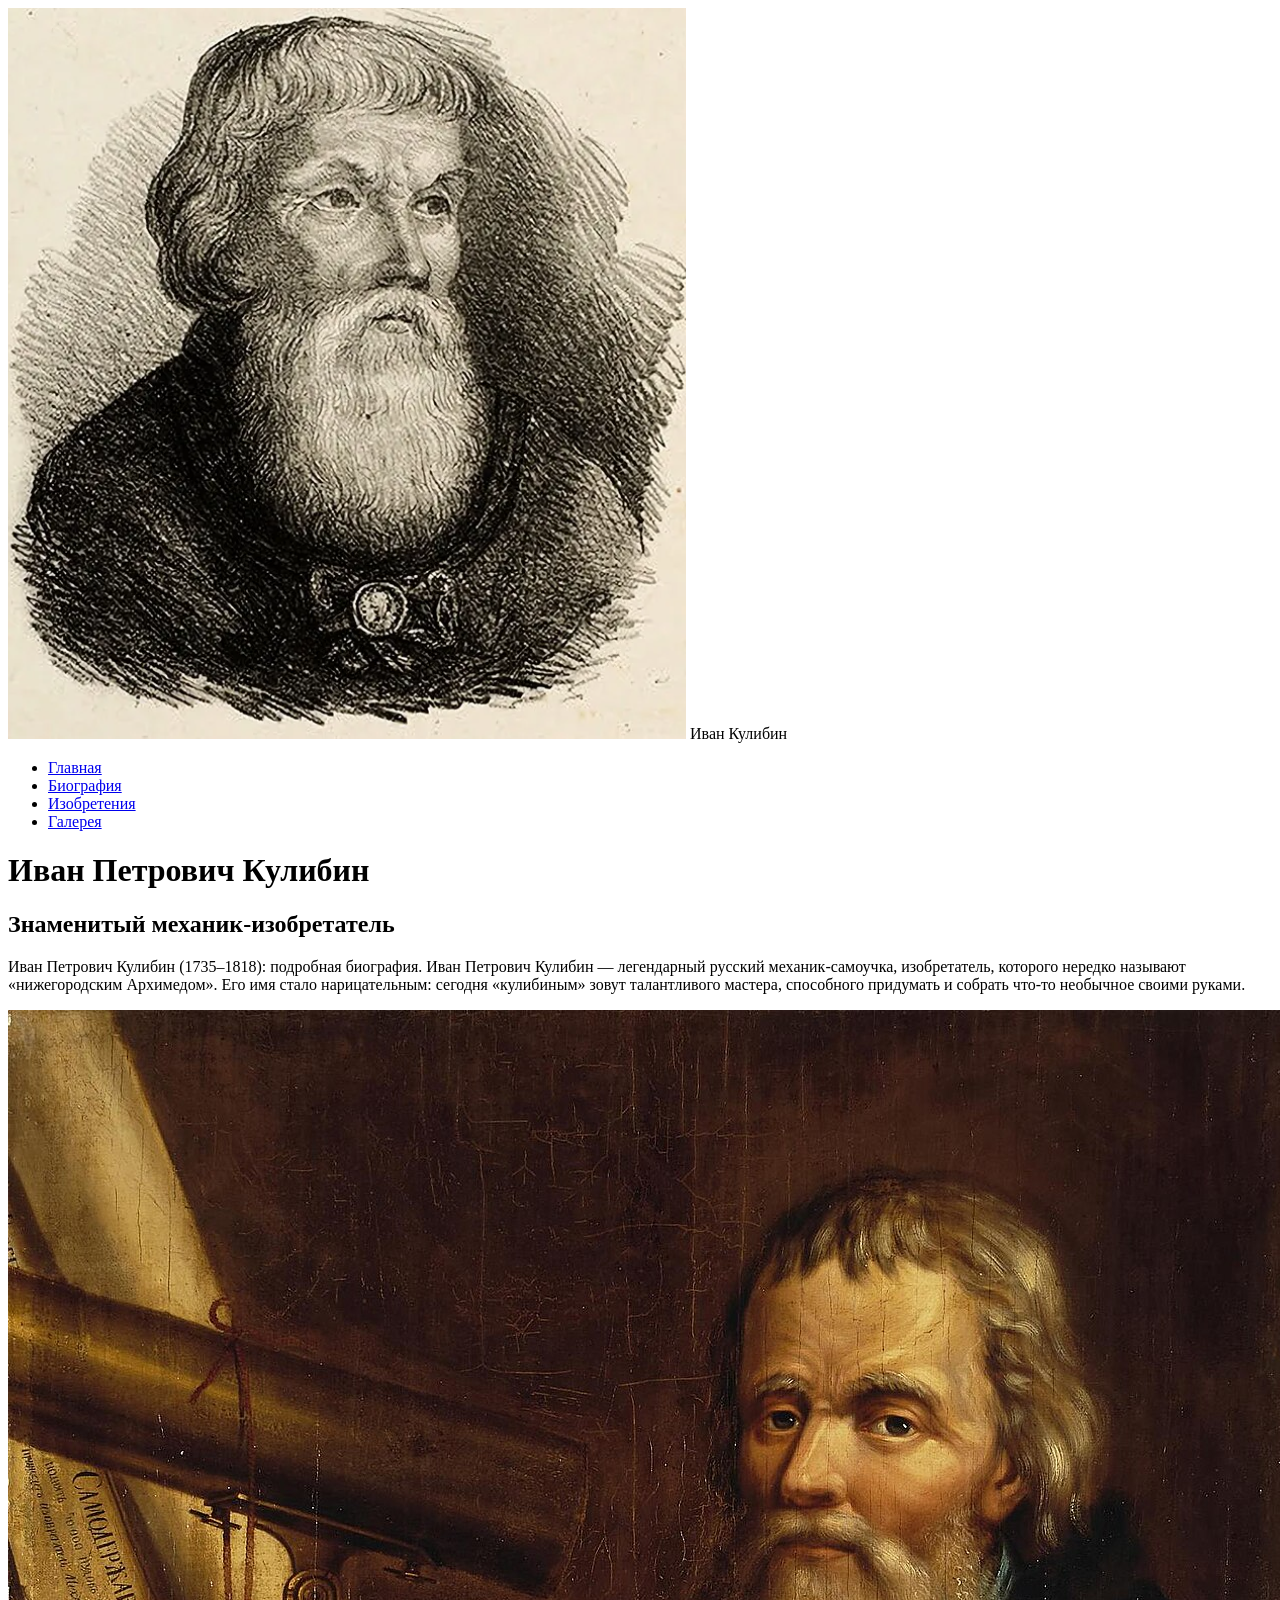
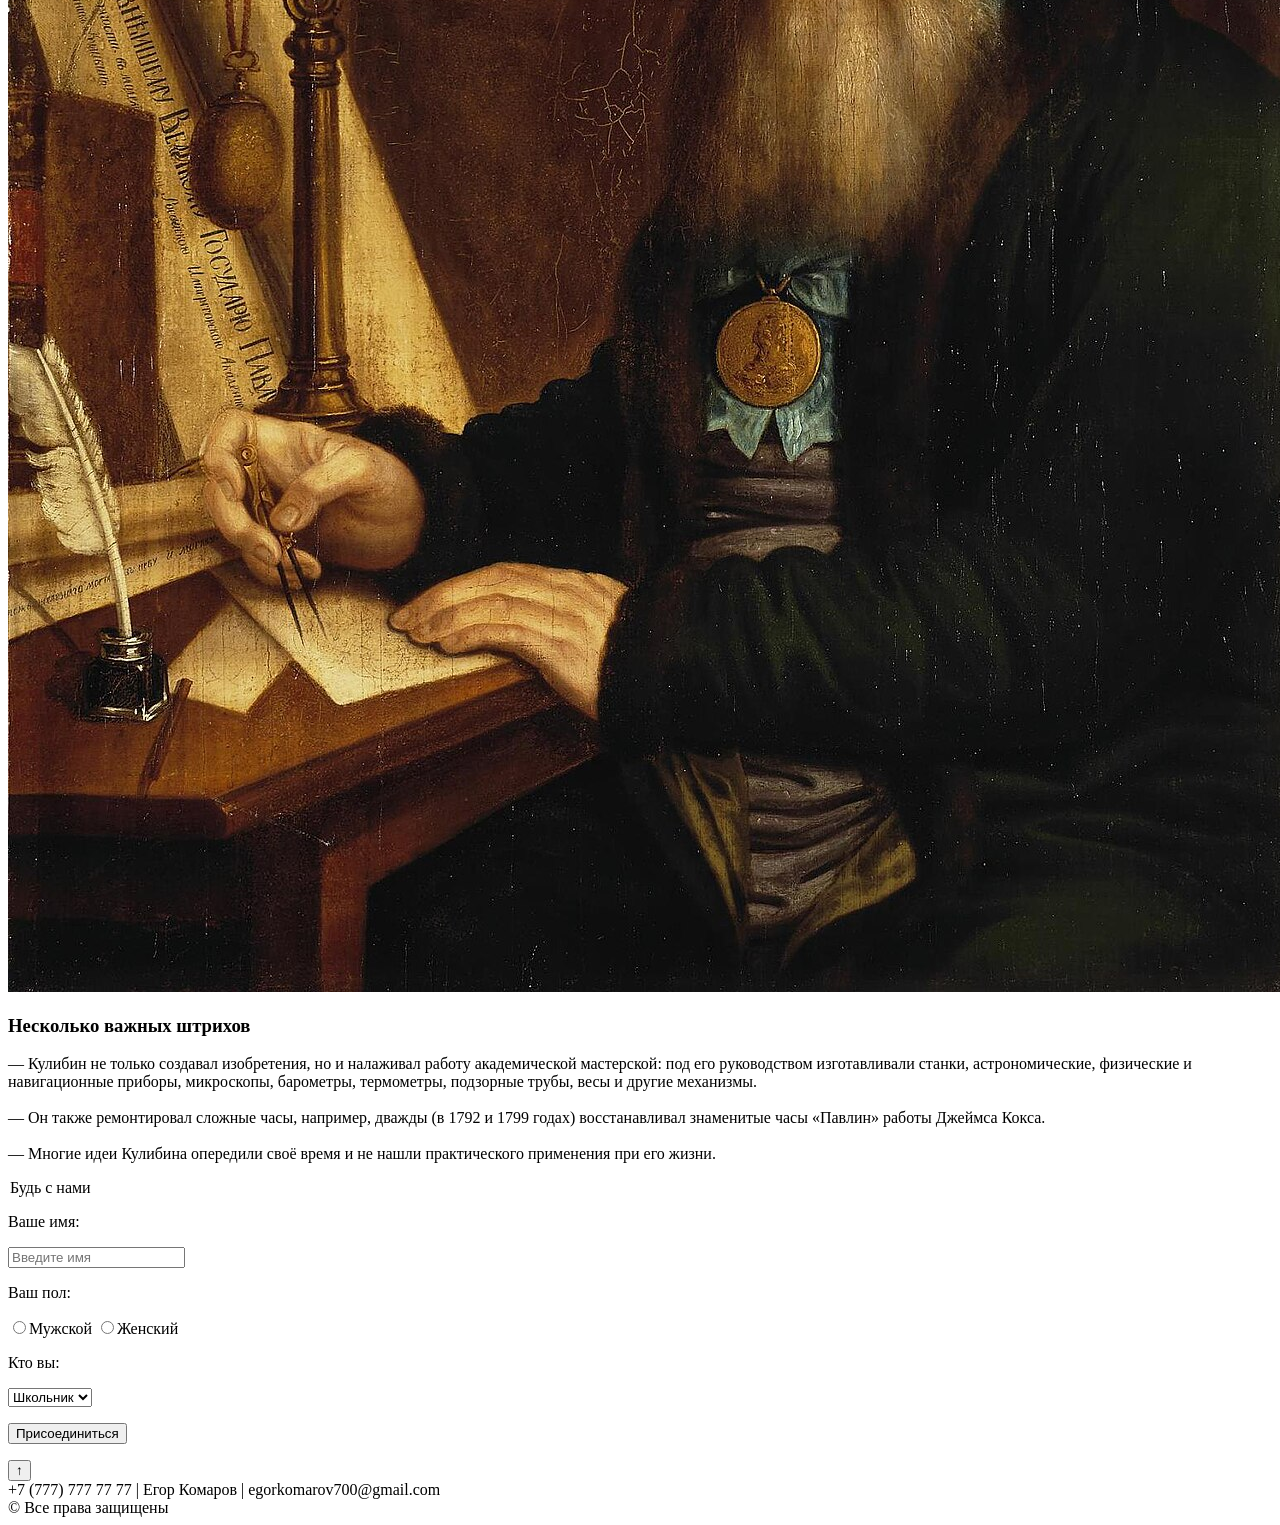
==== index.html @ d965ed0e "Add files via upload" ====
<!DOCTYPE html>
<html lang="ru">
<head>
    <meta charset="UTF-8">
    <meta name="viewport" content="width=device-width, initial-scale=1.0">
    <title>Главная</title>
    <link rel="stylesheet" href="styles.css">
    <link rel="icon" href="img/iiKulibin.png">
</head>
<body>
    <header>
        <div class="rectangleup">
            <img src="img/kulibinlogo.png" class="logo" alt="Логотип Кулибина">
            <span class="site-title">Иван Кулибин</span>
            <nav>
                <ul>
                    <li class="btn active"><a href="index.html">Главная</a></li>
                    <li class="btn"><a href="biography.html">Биография</a></li>
                    <li class="btn"><a href="izobretenia.html">Изобретения</a></li>
                    <li class="btn"><a href="gallery.html">Галерея</a></li>
                </ul>
            </nav>
        </div>
    </header>

    <h1 class="zagolovok">Иван Петрович Кулибин</h1>
    <h2 id="mechanik">Знаменитый механик-изобретатель</h2>

    <div id="fbandsh">
        <p id="fastbio">
            Иван Петрович Кулибин (1735–1818): подробная биография.
            Иван Петрович Кулибин — легендарный русский механик-самоучка, изобретатель, которого нередко называют «нижегородским Архимедом». Его имя стало нарицательным: сегодня «кулибиным» зовут талантливого мастера, способного придумать и собрать что-то необычное своими руками.
        </p>
        <img src="img/human.jpg" id="photoosn" alt="Иван Петрович Кулибин">
    </div>

    <h3 id="shtrzagolovok">Несколько важных штрихов</h3>
    <div id="shtrihi">
        <p id="shtrtxt">
            — Кулибин не только создавал изобретения, но и налаживал работу академической мастерской: под его руководством изготавливали станки, астрономические, физические и навигационные приборы, микроскопы, барометры, термометры, подзорные трубы, весы и другие механизмы.<br><br>
            — Он также ремонтировал сложные часы, например, дважды (в 1792 и 1799 годах) восстанавливал знаменитые часы «Павлин» работы Джеймса Кокса.<br><br>
            — Многие идеи Кулибина опередили своё время и не нашли практического применения при его жизни.
        </p>
    </div>

    <div id="formacont">
        <form action="#" id="forma">
            <legend id="zglvkinforma">Будь с нами</legend>
            <p class="txtinforma">Ваше имя:</p>
            <input type="text" placeholder="Введите имя">
            <p class="txtinforma">Ваш пол:</p>
            <input type="radio" name="gender" value="m" id="gender-m"><label for="gender-m">Мужской</label>
            <input type="radio" name="gender" value="f" id="gender-f"><label for="gender-f">Женский</label>
            <p class="txtinforma">Кто вы:</p>
            <select>
                <option value="shkl">Школьник</option>
                <option value="student">Студент</option>
                <option value="vzrosli">Взрослый</option>
            </select>
            <p><input type="submit" value="Присоединиться"></p>
        </form>
    </div>

    <button id="backToTop" title="Наверх">↑</button>
    <footer>
        <div class="footer rectangledown">+7 (777) 777 77 77 | Егор Комаров | egorkomarov700@gmail.com<br>© Все права защищены</div>
    </footer>
    <script src="script.js"></script>
</body>
</html>
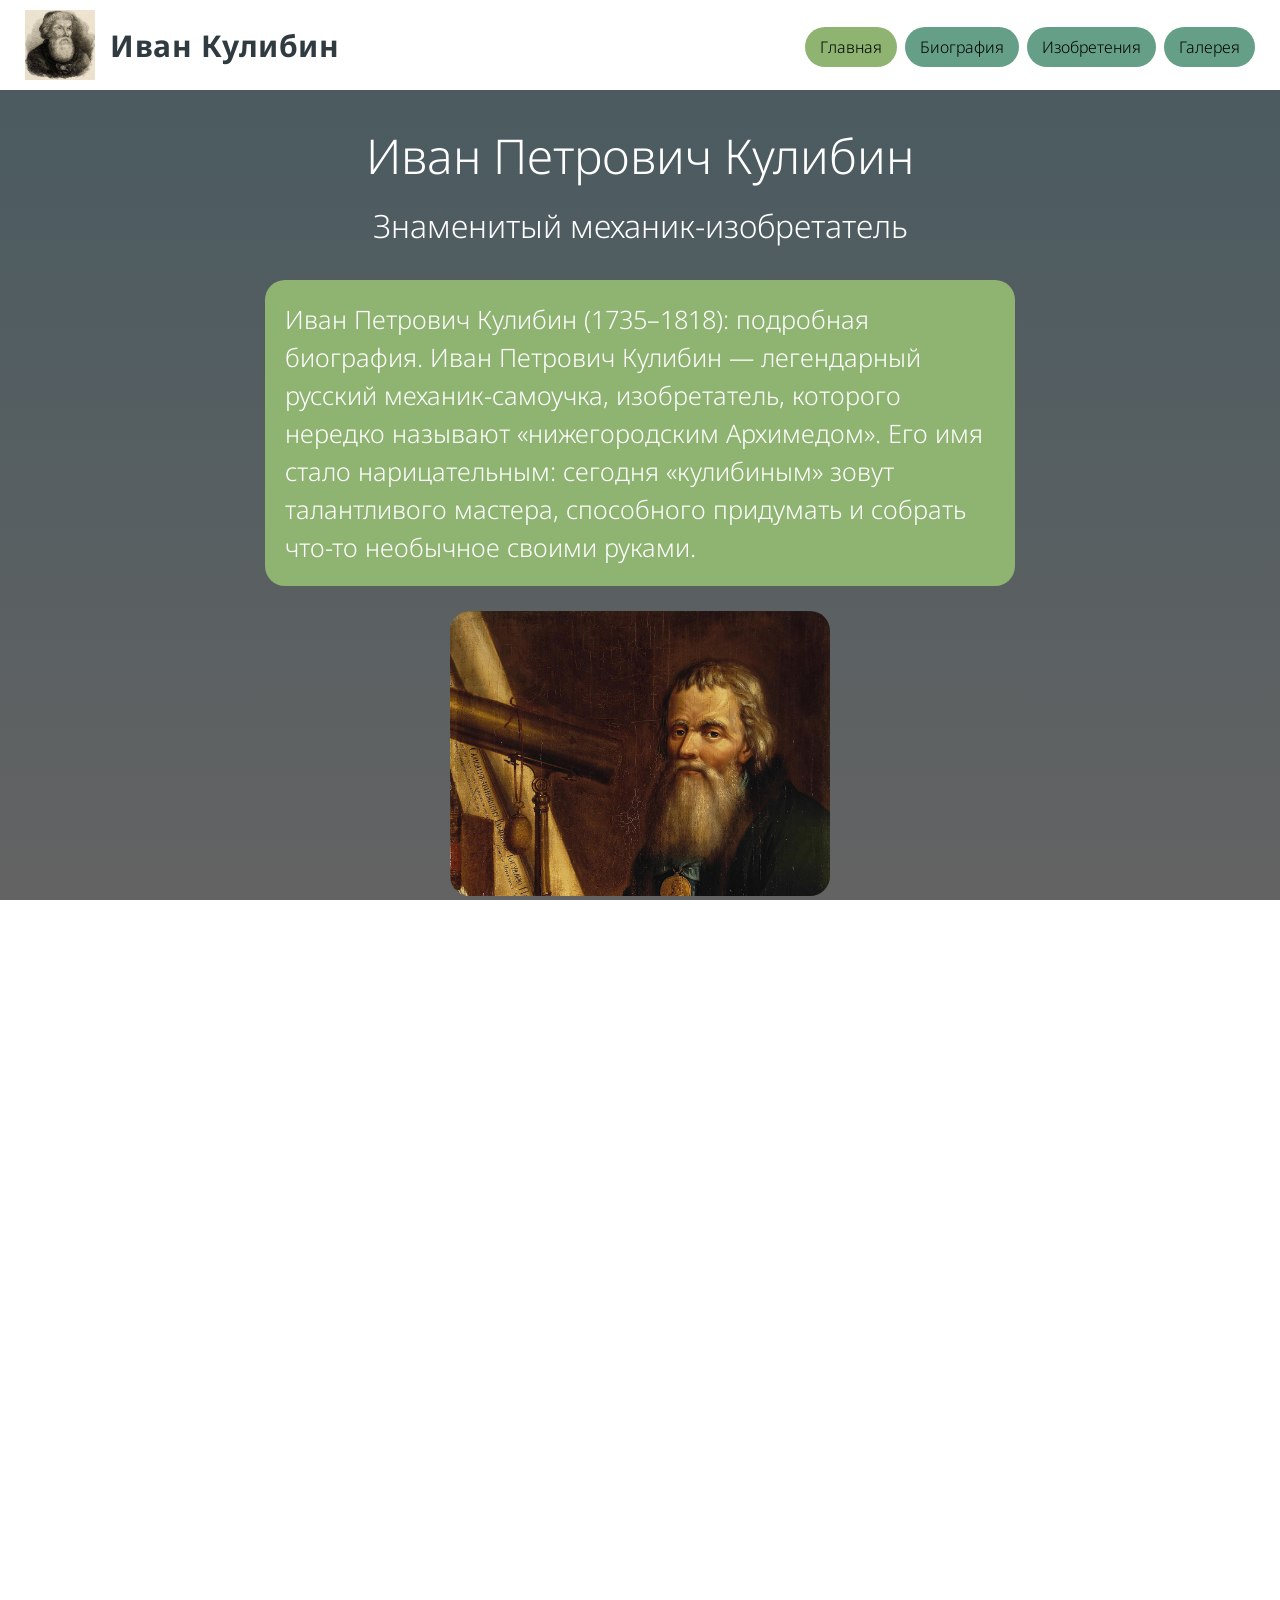
==== commit aed2d692: "Add files via upload" ====
--- a/index.html
+++ b/index.html
@@ -26,6 +26,7 @@
     <h1 class="zagolovok">Иван Петрович Кулибин</h1>
     <h2 id="mechanik">Знаменитый механик-изобретатель</h2>
 
+    <!-- Убрали лишние span вокруг картинки -->
     <div id="fbandsh">
         <p id="fastbio">
             Иван Петрович Кулибин (1735–1818): подробная биография.
--- a/styles.css
+++ b/styles.css
@@ -0,0 +1,681 @@
+@import url('https://fonts.googleapis.com/css2?family=Noto+Sans:ital,wght@0,100..900;1,100..900&display=swap');
+
+/* =========================================
+   ОБЩЕЕ
+   ========================================= */
+*,
+*::before,
+*::after {
+    box-sizing: border-box;
+}
+
+html, body {
+    height: 100%;
+    max-width: 100vw;
+    overflow-x: hidden; /* Убирает горизонтальный скролл */
+    scroll-behavior: smooth;
+}
+
+body {
+    background: linear-gradient(180deg, #485a60, #636363) no-repeat;
+    background-attachment: fixed;
+    font-family: "Noto Sans", sans-serif;
+    font-weight: 300;
+    font-size: clamp(16px, 1.2vw + 10px, 26px);
+    line-height: 1.5;
+    color: #FFFFFF;
+    margin: 0;
+    padding: 0;
+}
+
+img {
+    display: block;
+    max-width: 100%;
+    height: auto;
+}
+
+a {
+    text-decoration: none;
+    font-size: 18px;
+    color: #000000;
+}
+
+h1, h2, h3 {
+    font-weight: 300;
+}
+
+/* =========================================
+   ШАПКА
+   ========================================= */
+.rectangleup {
+    display: flex;
+    align-items: center;
+    flex-wrap: wrap;
+    gap: 15px;
+    padding: 10px 25px;
+    min-height: 80px;
+    width: 100%;
+    background-color: #FFFFFF;
+}
+
+.logo {
+    width: 70px;
+    height: 70px;
+    flex-shrink: 0;
+}
+
+.site-title {
+    font-size: clamp(20px, 2.5vw, 30px);
+    font-weight: 700;
+    color: #2f3b40;
+    letter-spacing: 0.5px;
+    flex-shrink: 0;
+}
+
+header nav {
+    margin-left: auto;
+}
+
+header nav ul {
+    list-style: none;
+    display: flex;
+    flex-wrap: wrap;
+    gap: 8px;
+    margin: 0;
+    padding: 0;
+}
+
+header nav ul li.btn a {
+    display: inline-block;
+    background: #659F88;
+    padding: 8px 15px;
+    border-radius: 20px;
+    font-size: 16px;
+    color: #000000;
+    transition: background 300ms ease;
+}
+
+header nav ul li.btn:not(.active) a:hover {
+    background: #8FB472;
+}
+
+header nav ul li.active a {
+    background: #8FB472;
+}
+
+/* =========================================
+   ЗАГОЛОВКИ
+   ========================================= */
+.zagolovok {
+    font-size: clamp(28px, 4vw, 48px);
+    text-align: center;
+    margin: 30px auto 10px;
+    padding: 0 15px;
+}
+
+/* =========================================
+   КНОПКА «НАВЕРХ»
+   ========================================= */
+#backToTop {
+    position: fixed;
+    bottom: 25px;
+    right: 25px;
+    z-index: 99;
+    width: 52px;
+    height: 52px;
+    padding: 0;
+    display: flex;
+    align-items: center;
+    justify-content: center;
+    font-size: 24px;
+    font-weight: bold;
+    border: none;
+    outline: none;
+    background-color: #8FB472;
+    color: #333;
+    cursor: pointer;
+    border-radius: 50%;
+    box-shadow: 0 4px 8px rgba(0,0,0,0.3);
+    opacity: 0;
+    visibility: hidden;
+    transition: opacity 0.3s, visibility 0.3s, background-color 0.2s;
+}
+
+#backToTop.show {
+    opacity: 1;
+    visibility: visible;
+}
+
+#backToTop:hover {
+    background-color: #7a9e5e;
+}
+
+/* =========================================
+   ФУТЕР
+   ========================================= */
+.rectangledown {
+    min-height: 80px;
+    width: 100%;
+    background-color: #FFFFFF;
+    padding: 15px 20px;
+}
+
+.footer {
+    font-size: 16px;
+    color: #000000;
+    display: flex;
+    justify-content: center;
+    align-items: center;
+    text-align: center;
+    width: 100%;
+}
+
+/* =========================================
+   ГЛАВНАЯ СТРАНИЦА
+   ========================================= */
+#mechanik {
+    font-size: clamp(20px, 2.6vw, 32px);
+    text-align: center;
+    margin: 10px auto 20px;
+    padding: 0 15px;
+}
+
+#fbandsh {
+    display: flex;
+    justify-content: center;
+    align-items: center;
+    gap: 25px;
+    max-width: 1000px;
+    width: 90%;
+    margin: 30px auto;
+    flex-wrap: wrap;
+}
+
+/* Лечим блок с текстом */
+#fastbio {
+    background-color: #8FB472;
+    border-radius: 20px;
+    padding: 20px;
+    margin: 0;
+    width: 100%;
+    max-width: 750px;
+    display: block;
+    height: auto !important;
+    min-height: 0 !important;
+}
+
+#photoosn {
+    width: 100%;
+    max-width: 380px;
+    aspect-ratio: 4 / 3;
+    object-fit: cover;
+    object-position: top;
+    border-radius: 20px;
+    flex-shrink: 0;
+}
+
+#shtrzagolovok {
+    font-size: clamp(24px, 3vw, 38px);
+    text-align: center;
+    margin: 30px auto 10px;
+    padding: 0 15px;
+}
+
+#shtrihi {
+    display: flex;
+    justify-content: center;
+    width: 90%;
+    max-width: 920px;
+    margin: 20px auto 50px;
+}
+
+#shtrtxt {
+    background-color: #8FB472;
+    border-radius: 20px;
+    padding: 20px;
+    margin: 0;
+    height: auto !important;
+}
+
+/* Форма */
+#formacont {
+    display: flex;
+    justify-content: center;
+    width: 90%;
+    max-width: 600px;
+    margin: 30px auto 50px;
+    padding: 25px;
+    background-color: #8FB472;
+    border-radius: 30px;
+    height: auto !important;
+}
+
+#forma {
+    color: #000000;
+    width: 100%;
+    max-width: 440px;
+}
+
+#zglvkinforma {
+    display: block;
+    color: #000000;
+    font-size: clamp(24px, 3vw, 36px);
+    text-align: center;
+    margin-bottom: 15px;
+}
+
+.txtinforma {
+    display: block;
+    color: #000000;
+    font-size: 18px;
+    margin-bottom: 8px;
+    margin-top: 15px;
+}
+
+input[type="text"], select, option {
+    background-color: #d9d9d9;
+    color: #000000;
+    padding: 8px 12px;
+    border-radius: 12px;
+    border: none;
+    width: 100%;
+    font-size: 16px;
+}
+
+input[type="text"], select {
+    height: 42px;
+}
+
+input[type="radio"] {
+    accent-color: #485a60;
+    margin-right: 4px;
+    vertical-align: middle;
+}
+
+#forma label {
+    color: #000000;
+    margin-right: 12px;
+    vertical-align: middle;
+}
+
+input[type="submit"] {
+    display: block;
+    width: 100%;
+    max-width: 300px;
+    height: 50px;
+    margin: 20px auto 0;
+    background-color: #d9d9d9;
+    color: #000000;
+    border: none;
+    border-radius: 12px;
+    font-size: 18px;
+    cursor: pointer;
+    transition: background 300ms ease;
+}
+
+input[type="submit"]:hover {
+    background-color: #b1b1b1;
+}
+
+/* =========================================
+   БИОГРАФИЯ
+   ========================================= */
+#bio {
+    display: flex;
+    flex-direction: column;
+    gap: 20px;
+    max-width: 1000px;
+    width: 90%;
+    margin: 30px auto;
+    height: auto !important;
+}
+
+#bio1 {
+    background-color: #8FB472;
+    border-radius: 20px;
+    padding: 20px;
+    margin: 0;
+    height: auto !important;
+}
+
+.blockbio {
+    display: flex;
+    gap: 20px;
+    align-items: center;
+}
+
+.biophotos {
+    width: 40%;
+    max-width: 380px;
+    aspect-ratio: 4 / 3;
+    object-fit: cover;
+    border-radius: 20px;
+    flex-shrink: 0;
+}
+
+.biotxt {
+    background-color: #8FB472;
+    border-radius: 20px;
+    padding: 20px;
+    flex: 1;
+    min-width: 0;
+    height: auto !important;
+}
+
+/* Аудио */
+#audiozone {
+    display: flex;
+    flex-direction: column;
+    align-items: center;
+    gap: 20px;
+    max-width: 900px;
+    width: 90%;
+    margin: 40px auto;
+    padding: 20px;
+    background-color: #8FB472;
+    border-radius: 15px;
+    height: auto !important;
+}
+
+#zagolovok_audio {
+    color: #000000;
+    font-size: clamp(20px, 2.5vw, 30px);
+    text-align: center;
+    margin: 0;
+    font-family: 'Times New Roman', Times, serif;
+}
+
+#audio { display: none; }
+
+.custom-controls {
+    display: flex;
+    flex-wrap: wrap;
+    gap: 15px;
+    justify-content: center;
+}
+
+.audio-btn {
+    background-color: #A6A6A6;
+    color: #333;
+    border: none;
+    padding: 8px 16px;
+    border-radius: 5px;
+    font-size: 16px;
+    cursor: pointer;
+    display: inline-flex;
+    align-items: center;
+    gap: 8px;
+    font-family: inherit;
+    transition: background-color 0.2s;
+}
+
+.audio-btn:hover { background-color: #8c8c8c; }
+.icon { font-size: 12px; color: inherit; }
+
+.volume-control {
+    display: flex;
+    align-items: center;
+    gap: 10px;
+    color: #333;
+    font-size: 16px;
+    font-family: 'Times New Roman', Times, serif;
+}
+
+#volume-slider {
+    -webkit-appearance: none;
+    appearance: none;
+    width: 150px;
+    height: 6px;
+    background: #ffffff;
+    border-radius: 3px;
+    outline: none;
+    cursor: pointer;
+}
+
+#volume-slider::-webkit-slider-thumb {
+    -webkit-appearance: none;
+    width: 14px;
+    height: 14px;
+    background: #555;
+    border-radius: 50%;
+}
+
+.progress-container {
+    width: 90%;
+    height: 10px;
+    background-color: #ffffff;
+    border-radius: 5px;
+    cursor: pointer;
+    overflow: hidden;
+}
+
+.progress-bar {
+    width: 0%;
+    height: 100%;
+    background-color: #555;
+    transition: width 0.1s linear;
+}
+
+/* =========================================
+   ИЗОБРЕТЕНИЯ
+   ========================================= */
+.tbl {
+    display: flex;
+    justify-content: center;
+    padding: 0 10px;
+    margin: 20px auto;
+    width: 100%;
+}
+
+.tbl-inner {
+    width: 100%;
+    max-width: 900px;
+    background-color: #8FB472;
+    border-radius: 15px;
+    overflow: hidden;
+}
+
+#tablica {
+    border-collapse: collapse;
+    width: 100%;
+}
+
+#tablica caption {
+    padding: 15px;
+    font-size: clamp(20px, 2.5vw, 28px);
+    font-weight: 500;
+}
+
+#tablica td {
+    padding: 15px;
+    border: none;
+    vertical-align: middle;
+}
+
+.tbl-cell {
+    display: flex;
+    gap: 20px;
+    align-items: center;
+    width: 100%;
+}
+
+.photoizobreteniy {
+    width: 250px;
+    aspect-ratio: 4 / 3;
+    object-fit: cover;
+    border-radius: 10px;
+    flex-shrink: 0;
+}
+
+.txtintbl {
+    text-align: left;
+    font-size: clamp(15px, 1.2vw + 10px, 18px);
+    line-height: 1.5;
+    word-break: break-word;
+}
+
+#factszagolovok {
+    font-size: clamp(24px, 3vw, 38px);
+    text-align: center;
+    margin: 30px auto 10px;
+    padding: 0 15px;
+}
+
+#facts {
+    display: flex;
+    justify-content: center;
+    width: 90%;
+    max-width: 920px;
+    margin: 20px auto 50px;
+}
+
+#factstxt {
+    background-color: #8FB472;
+    border-radius: 20px;
+    padding: 20px;
+    margin: 0;
+    height: auto !important;
+}
+
+/* =========================================
+   ГАЛЕРЕЯ
+   ========================================= */
+.regtangle_for_blenderphotos,
+#regtangle_for_blenderphotos_1,
+#regtangle_for_blendervideo {
+    display: flex;
+    justify-content: center;
+    align-items: center;
+    width: 800px;
+    max-width: 90%;
+    height: 600px;
+    background-color: #8FB472;
+    border-radius: 15px;
+    font-size: large;
+    margin: 30px auto;
+}
+
+@media (min-width: 769px) {
+    .regtangle_for_blenderphotos {
+        margin-left: 10%;
+        margin-right: auto;
+    }
+    #regtangle_for_blenderphotos_1 {
+        margin-left: 48%;
+        margin-right: auto;
+    }
+    #regtangle_for_blendervideo {
+        margin: 6% auto;
+    }
+}
+
+#video {
+    width: 100%;
+    height: auto;
+    max-width: 800px;
+    box-shadow: 0 4px 10px rgba(40, 117, 37, 0.3);
+    border-radius: 15px;
+}
+
+/* =========================================
+   МОБИЛЬНАЯ АДАПТАЦИЯ
+   ========================================= */
+@media (max-width: 900px) {
+    .blockbio {
+        flex-direction: column;
+    }
+    .biophotos {
+        width: 100%;
+        max-width: 100%;
+    }
+}
+
+@media (max-width: 768px) {
+    /* Шапка */
+    .rectangleup {
+        flex-direction: column;
+        padding: 15px;
+        gap: 10px;
+    }
+    .logo {
+        width: 60px;
+        height: 60px;
+    }
+    header nav {
+        width: 100%;
+        margin-left: 0;
+        margin-top: 5px;
+    }
+    header nav ul {
+        justify-content: center;
+    }
+    header nav ul li.btn a {
+        font-size: 14px;
+        padding: 6px 12px;
+    }
+
+    /* Блок с текстом на главной */
+    #fbandsh {
+        flex-direction: column;
+        align-items: stretch;
+        gap: 15px;
+    }
+    #fastbio {
+        flex: none !important;
+        height: auto !important;
+        min-height: 0 !important;
+    }
+    #photoosn {
+        max-width: 100%;
+    }
+
+    /* Таблица изобретений */
+    .tbl-cell {
+        flex-direction: column;
+        align-items: center;
+        text-align: center;
+    }
+    .photoizobreteniy {
+        width: 100%;
+        max-width: 350px;
+    }
+    .txtintbl {
+        text-align: center;
+    }
+
+    /* Галерея на телефонах */
+    .regtangle_for_blenderphotos,
+    #regtangle_for_blenderphotos_1,
+    #regtangle_for_blendervideo {
+        width: 90% !important;
+        height: auto !important;
+        aspect-ratio: 4 / 3;
+        margin: 20px auto !important;
+    }
+
+    #bio1, .biotxt, #audiozone, #factstxt {
+        padding: 15px;
+    }
+    #tablica td {
+        padding: 10px;
+    }
+}
+
+@media (max-width: 480px) {
+    header nav ul li.btn a {
+        font-size: 13px;
+        padding: 6px 10px;
+    }
+    #backToTop {
+        width: 45px;
+        height: 45px;
+        font-size: 20px;
+        bottom: 15px;
+        right: 15px;
+    }
+    .custom-controls {
+        flex-direction: column;
+        width: 100%;
+        align-items: center;
+    }
+}
